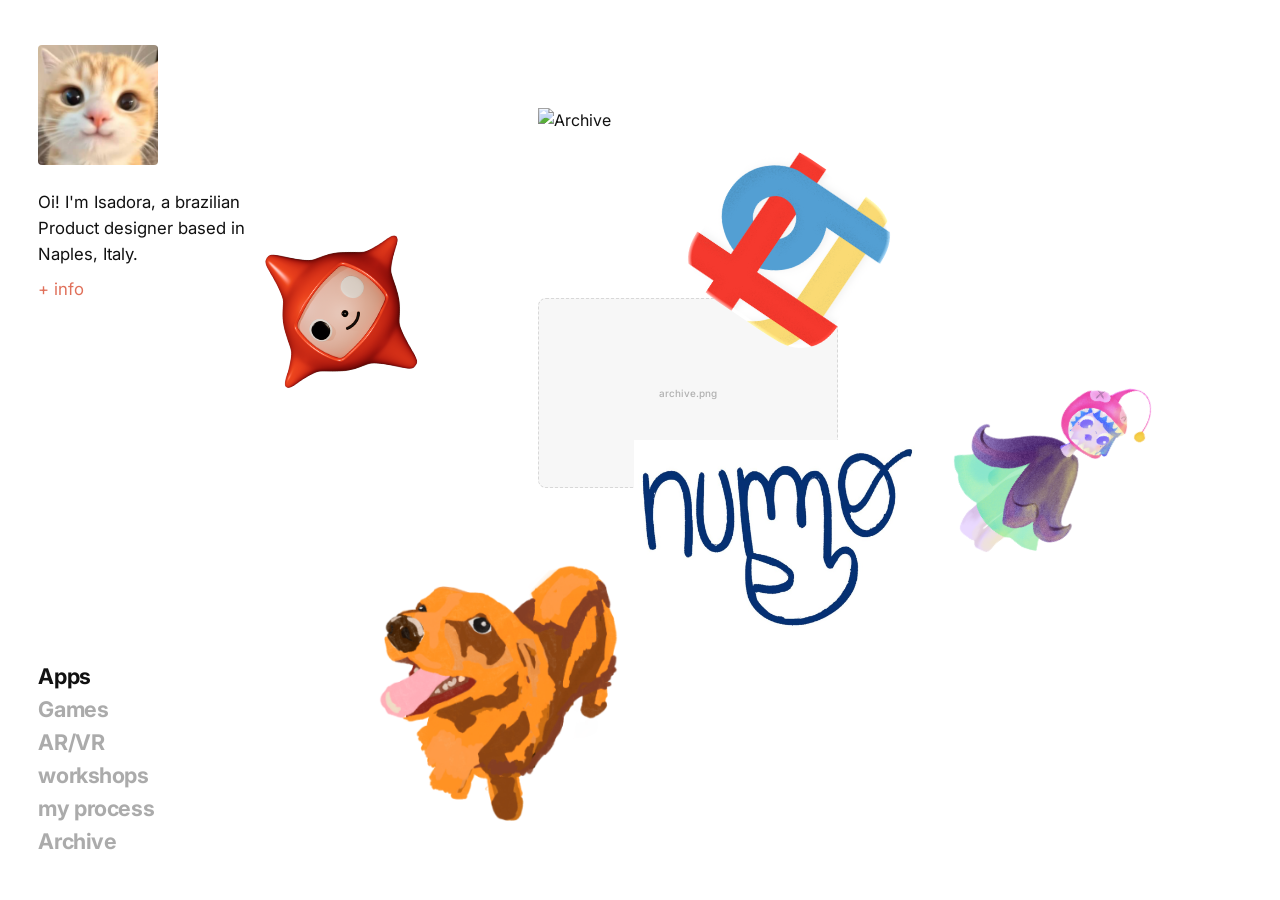
==== index.html @ 3fcb3fec "Add files via upload" ====
<!DOCTYPE html>
<html lang="en">
<head>
  <meta charset="UTF-8" />
  <meta name="viewport" content="width=device-width, initial-scale=1.0" />
  <title>Isadora Brendler — Product Designer</title>
  <meta name="description" content="Isadora Brendler — Brazilian Product Designer based in Naples, Italy." />
  <link rel="preconnect" href="https://fonts.googleapis.com" />
  <link rel="preconnect" href="https://fonts.gstatic.com" crossorigin />
  <link href="https://fonts.googleapis.com/css2?family=Inter:wght@400;600;700&display=swap" rel="stylesheet" />
  <link rel="stylesheet" href="style.css" />
</head>
<body>

  <div class="canvas" id="canvas" aria-label="Draggable portfolio items">

    <div class="draggable draggable--archive" data-id="archive" data-category="archive" data-href="projects.html?id=archive" style="left: 42%; top: 12%;">
      <img src="images/archive.png" alt="Archive" class="draggable__img" onerror="this.hidden=true" />
      <div class="draggable__placeholder"><span>archive.png</span></div>
      <div class="project-note project-note--torn">
        <p class="project-note__title">Archive</p>
        <p class="project-note__text">Links to my behance</p>
      </div>
    </div>

    <div class="draggable draggable--daru" data-id="daru" data-category="apps" data-href="projects.html?id=daru" style="left: 18%; top: 22%;">
      <img src="images/daru.png" alt="Daru" class="draggable__img" onerror="this.hidden=true" />
      <div class="draggable__placeholder"><span>daru.png</span></div>
      <div class="project-note project-note--torn">
        <p class="project-note__title">Daru</p>
        <p class="project-note__text">Keep your dreams close — a digital keychain that reminds you of your goals.</p>
      </div>
    </div>

    <div class="draggable draggable--bilou" data-id="bilou" data-category="games" data-href="projects.html?id=bilou" style="left: 72%; top: 28%;">
      <img src="images/bilou.png" alt="bilou" class="draggable__img" onerror="this.hidden=true" />
      <div class="draggable__placeholder"><span>bilou.png</span></div>
      <div class="project-note project-note--torn">
        <p class="project-note__title">bilou</p>
        <p class="project-note__text">A story driven game. Collect hats and receive new superpowers. Developed with Unity.</p>
      </div>
    </div>

    <div class="draggable draggable--talq" data-id="talq" data-category="apps" data-href="projects.html?id=talq" style="left: 55%; top: 18%;">
      <img src="images/talq.png" alt="Talq+" class="draggable__img" onerror="this.hidden=true" />
      <div class="draggable__placeholder"><span>talq.png</span></div>
      <div class="project-note project-note--torn">
        <p class="project-note__title">Talq+</p>
        <p class="project-note__text">Accessibility board for speech therapy.</p>
      </div>
    </div>

    <div class="draggable draggable--home" data-id="home" data-category="arvr" data-href="projects.html?id=home" style="left: 28%; top: 62%;">
      <img src="images/home.png" alt="home" class="draggable__img" onerror="this.hidden=true" />
      <div class="draggable__placeholder"><span>home.png</span></div>
      <div class="project-note project-note--torn">
        <p class="project-note__title">home</p>
        <p class="project-note__text">A Brazilian AR Experience created with Swift. Assets drawn with Procreate in Reality Composer.</p>
      </div>
    </div>

    <div class="draggable draggable--numo" data-id="numo" data-category="games" data-href="projects.html?id=numo" style="left: 48%; top: 48%;">
      <img src="images/numo.png" alt="Numo" class="draggable__img" onerror="this.hidden=true" />
      <div class="draggable__placeholder"><span>numo.png</span></div>
      <div class="project-note project-note--torn">
        <p class="project-note__title">Numo</p>
        <p class="project-note__text">A game for kids learning how to count through stories!</p>
      </div>
    </div>

  </div>

  <aside class="sidebar">
    <div class="sidebar__photo">
      <img src="images/profile.png" alt="Isadora Brendler" class="sidebar__photo-img" />
    </div>

    <p class="sidebar__bio">
      Oi! I'm Isadora, a brazilian Product designer based in Naples, Italy.
    </p>

    <button type="button" class="sidebar__more" id="info-toggle" aria-expanded="false">+ info</button>

    <div class="sidebar__extra" id="info-panel" hidden>
      <p class="sidebar__extra-text">
        I craft playful, human-centered digital experiences — from mobile apps to AR experiments and workshops.
      </p>
      <p class="sidebar__extra-line">
        <a href="mailto:brendlerisadora@gmail.com">brendlerisadora@gmail.com</a>
        <button type="button" class="copy-btn" id="copy-email" aria-label="Copy email">copy</button>
      </p>
      <p class="sidebar__extra-line">Portuguese · English · Italian · Spanish</p>
      <p class="sidebar__extra-line">
        <a href="#" class="sidebar__link-accent">LinkedIn →</a>
      </p>
    </div>

    <nav class="sidebar__nav" aria-label="Portfolio sections">
      <a href="#" class="nav__link is-active" data-filter="apps">Apps</a>
      <a href="#" class="nav__link" data-filter="games">Games</a>
      <a href="#" class="nav__link" data-filter="arvr">AR/VR</a>
      <a href="#" class="nav__link" data-filter="workshops">workshops</a>
      <a href="#" class="nav__link" data-filter="process">my process</a>
      <a href="#" class="nav__link" data-filter="archive">Archive</a>
    </nav>
  </aside>

  <p class="copy-toast" id="copy-toast" role="status" aria-live="polite">Email copied!</p>

  <script src="main.js"></script>
</body>
</html>
---- style.css ----
/* Isadora portfolio — full-screen canvas, fixed UI overlay */

*,
*::before,
*::after {
  box-sizing: border-box;
  margin: 0;
  padding: 0;
}

:root {
  --bg: #ffffff;
  --text: #111111;
  --text-muted: #444444;
  --coral: #e0705a;
  --logo-blue: #1e3a6e;
  --border: #eeeeee;
  --sans: "Inter", system-ui, -apple-system, sans-serif;
  --sidebar-w: clamp(260px, 28vw, 340px);
  --cursor-flipflop: url("images/flipflop-cursor-40.png") 20 26, auto;
}

html,
body {
  height: 100%;
  overflow: hidden;
}

body {
  background: var(--bg);
  color: var(--text);
  font-family: var(--sans);
  font-size: 1rem;
  line-height: 1.5;
  -webkit-font-smoothing: antialiased;
  cursor: var(--cursor-flipflop);
}

a,
button,
.draggable,
.nav__link,
.copy-btn,
.sidebar__more {
  cursor: var(--cursor-flipflop);
}

a {
  color: inherit;
}

button {
  font-family: inherit;
}

::selection {
  background: transparent;
  color: inherit;
}

::-moz-selection {
  background: transparent;
  color: inherit;
}

/* ===== FULL-SCREEN CANVAS ===== */
.canvas {
  position: fixed;
  inset: 0;
  z-index: 1;
  overflow: hidden;
}

/* ===== FIXED UI (no panel — text & photo float over canvas) ===== */
.sidebar {
  position: fixed;
  top: 0;
  left: 0;
  bottom: 0;
  width: var(--sidebar-w);
  z-index: 10;
  padding: clamp(36px, 5vh, 56px) clamp(28px, 3vw, 44px);
  display: flex;
  flex-direction: column;
  background: none;
  overflow-y: auto;
  pointer-events: none;
}

.sidebar a,
.sidebar button {
  pointer-events: auto;
}

.sidebar__photo {
  width: 120px;
  height: 120px;
  margin-bottom: 24px;
  border-radius: 4px;
  overflow: hidden;
  flex-shrink: 0;
}

.sidebar__photo-img {
  width: 100%;
  height: 100%;
  object-fit: cover;
  display: block;
}

.sidebar__bio {
  font-size: 1.05rem;
  font-weight: 400;
  line-height: 1.55;
  color: var(--text);
  max-width: 280px;
  margin-bottom: 12px;
}

.sidebar__more {
  display: inline-block;
  background: none;
  border: none;
  padding: 0;
  font-size: 1.05rem;
  font-weight: 400;
  color: var(--coral);
  margin-bottom: 48px;
  text-align: left;
  transition: opacity 0.2s;
}

.sidebar__more:hover {
  opacity: 0.75;
}

.sidebar__extra {
  margin-top: -32px;
  margin-bottom: 40px;
  padding-bottom: 8px;
}

.sidebar__extra[hidden] {
  display: none;
}

.sidebar__extra-text {
  font-size: 0.9rem;
  color: var(--text-muted);
  line-height: 1.55;
  margin-bottom: 16px;
  max-width: 280px;
}

.sidebar__extra-line {
  font-size: 0.85rem;
  color: var(--text-muted);
  margin-bottom: 8px;
  display: flex;
  align-items: center;
  gap: 8px;
  flex-wrap: wrap;
}

.sidebar__extra-line a {
  color: var(--text);
  text-decoration: underline;
  text-underline-offset: 3px;
}

.sidebar__link-accent {
  color: var(--coral) !important;
  text-decoration: none !important;
  font-weight: 600;
}

.copy-btn {
  font-size: 0.7rem;
  padding: 2px 8px;
  border: 1px solid var(--border);
  border-radius: 4px;
  background: #fafafa;
  color: var(--text-muted);
}

.copy-btn:hover {
  background: #f0f0f0;
}

.sidebar__nav {
  display: flex;
  flex-direction: column;
  gap: 6px;
  margin-top: auto;
}

.nav__link {
  font-size: 1.35rem;
  font-weight: 700;
  color: var(--text);
  text-decoration: none;
  letter-spacing: -0.02em;
  line-height: 1.25;
  transition: color 0.2s, opacity 0.2s;
}

.nav__link:hover,
.nav__link.is-active {
  color: var(--text);
}

.nav__link:not(.is-active) {
  opacity: 0.35;
}

.nav__link:hover {
  opacity: 1;
}

/* ===== DRAGGABLES ===== */
.draggable {
  position: absolute;
  touch-action: none;
  z-index: 2;
  transform: rotate(var(--rotate, 0deg));
  transition: opacity 0.35s ease, box-shadow 0.2s, transform 0.45s ease, left 0.45s ease, top 0.45s ease;
}

.draggable.is-dragging {
  z-index: 1000;
  box-shadow: 0 16px 48px rgba(0, 0, 0, 0.12);
  transition: opacity 0.35s ease, box-shadow 0.2s;
}

.draggable.is-dragging .project-note {
  opacity: 0 !important;
  visibility: hidden;
}

.draggable.is-dimmed {
  opacity: 0.12;
  pointer-events: none;
}

.draggable__img {
  display: block;
  width: 100%;
  height: 100%;
  object-fit: contain;
  pointer-events: none;
  user-select: none;
  -webkit-user-drag: none;
}

.draggable__img:not([hidden]) + .draggable__placeholder {
  display: none;
}

.draggable__placeholder {
  display: flex;
  align-items: center;
  justify-content: center;
  width: 100%;
  height: 100%;
  background: #f7f7f7;
  border: 1px dashed #d8d8d8;
  border-radius: 6px;
  color: #b0b0b0;
  font-size: 0.62rem;
  font-weight: 500;
  text-align: center;
  padding: 10px;
  pointer-events: none;
}

/* Sizes — each project has its own scale */
.draggable--archive {
  width: 300px;
  height: 190px;
}

.draggable--daru {
  width: 220px;
  height: 220px;
}

.draggable--bilou {
  width: 250px;
  height: 420px;
}

.draggable--talq {
  width: 170px;
  height: 170px;
}

.draggable--home {
  width: 280px;
  height: 280px;
}

.draggable--numo {
  width: 320px;
  height: 210px;
}

.draggable--archive .draggable__placeholder,
.draggable--daru .draggable__placeholder,
.draggable--bilou .draggable__placeholder,
.draggable--talq .draggable__placeholder,
.draggable--home .draggable__placeholder {
  border-radius: 8px;
}

.draggable--numo .draggable__img {
  object-fit: contain;
  padding: 8px;
}

.draggable--numo .draggable__placeholder {
  background: #f0f4fa;
  border-color: #1e3a6e;
  color: #1e3a6e;
}

/* ===== PROJECT NOTES ===== */
.project-note {
  position: absolute;
  pointer-events: none;
  opacity: 0;
  visibility: hidden;
  z-index: 20;
  max-width: 200px;
  transition: opacity 0.28s ease, transform 0.28s ease, visibility 0.28s;
}

.draggable:hover:not(.is-dragging) .project-note {
  opacity: 1;
  visibility: visible;
}

.project-note__title {
  font-family: var(--sans);
  font-size: 0.65rem;
  font-weight: 700;
  letter-spacing: 0.03em;
  text-transform: uppercase;
  margin-bottom: 5px;
}

.project-note__text {
  font-family: var(--sans);
  font-size: 0.75rem;
  line-height: 1.45;
  color: #333;
  font-weight: 400;
}

.project-note--torn {
  top: -4px;
  right: -10px;
  padding: 14px 16px 12px 12px;
  background: #fffef8;
  box-shadow: 2px 4px 14px rgba(0, 0, 0, 0.08);
  clip-path: polygon(0% 0%, 100% 0%, 100% 72%, 78% 100%, 0% 100%);
  transform: rotate(3deg) scale(0.92);
  border: 1px solid rgba(0, 0, 0, 0.05);
}

.draggable:hover:not(.is-dragging) .project-note--torn {
  transform: rotate(1deg) scale(1);
}

/* Toast */
.copy-toast {
  position: fixed;
  bottom: 24px;
  left: 50%;
  transform: translateX(-50%) translateY(20px);
  background: var(--text);
  color: #fff;
  font-size: 0.75rem;
  padding: 8px 16px;
  border-radius: 8px;
  opacity: 0;
  pointer-events: none;
  transition: opacity 0.25s, transform 0.25s;
  z-index: 2000;
}

.copy-toast.is-visible {
  opacity: 1;
  transform: translateX(-50%) translateY(0);
}

/* ===== MOBILE ===== */
@media (max-width: 768px) {
  html,
  body {
    overflow: auto;
    height: auto;
  }

  body {
    display: flex;
    flex-direction: column;
  }

  .sidebar {
    position: relative;
    order: -1;
    width: 100%;
    pointer-events: none;
  }

  .canvas {
    position: relative;
    flex: 1;
    width: 100%;
    min-height: 60vh;
    inset: auto;
    overflow: visible;
  }

  .sidebar__nav {
    margin-top: 32px;
    flex-direction: row;
    flex-wrap: wrap;
    gap: 12px 20px;
  }

  .nav__link {
    font-size: 1rem;
  }

  .draggable {
    scale: 0.82;
  }
}

@media (prefers-reduced-motion: reduce) {
  .draggable,
  .project-note {
    transition: none !important;
  }
}
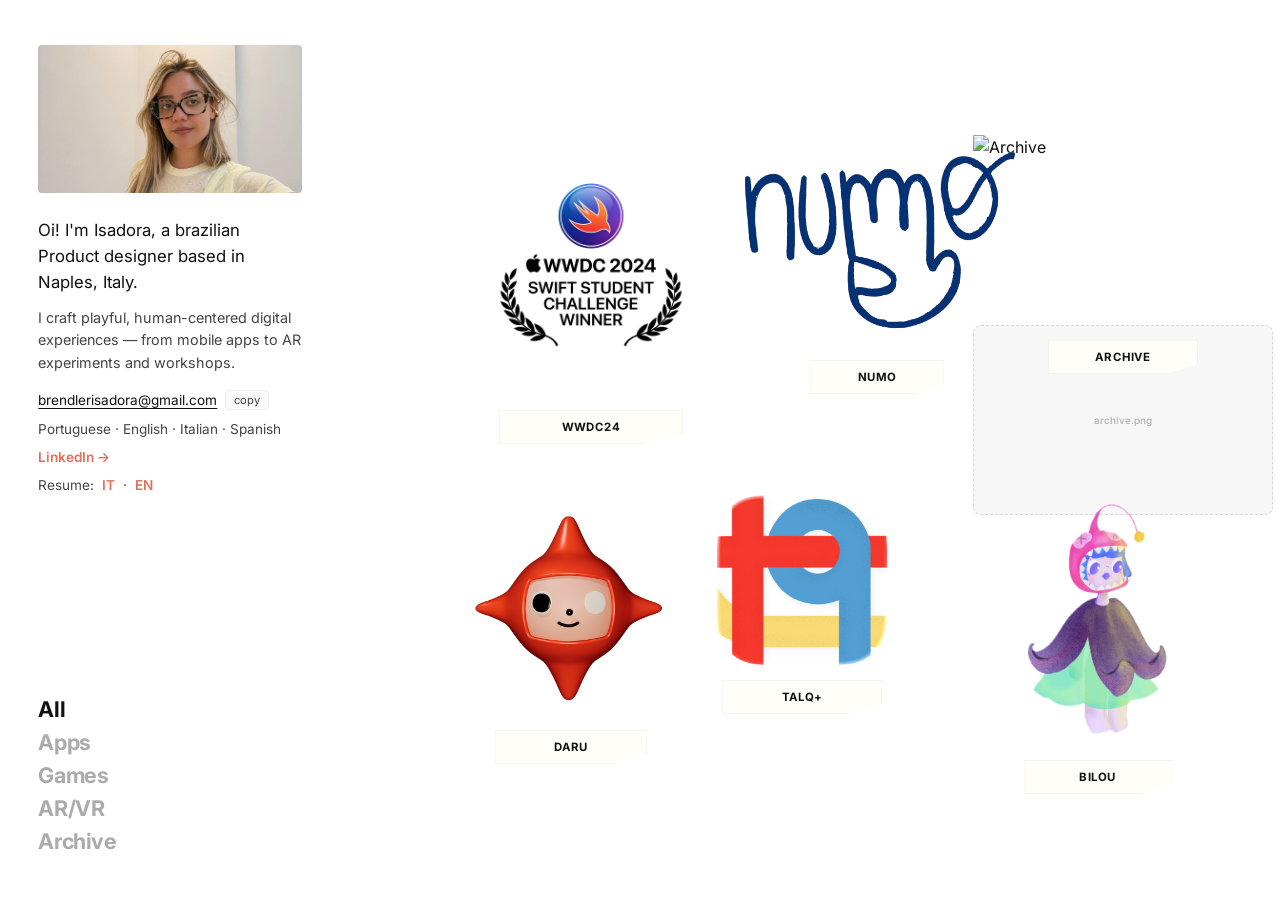
==== commit 054d5b81: "Add files via upload" ====
--- a/index.html
+++ b/index.html
@@ -7,64 +7,64 @@
   <meta name="description" content="Isadora Brendler — Brazilian Product Designer based in Naples, Italy." />
   <link rel="preconnect" href="https://fonts.googleapis.com" />
   <link rel="preconnect" href="https://fonts.gstatic.com" crossorigin />
-  <link href="https://fonts.googleapis.com/css2?family=Inter:wght@400;600;700&display=swap" rel="stylesheet" />
-  <link rel="stylesheet" href="style.css" />
+  <link href="https://fonts.googleapis.com/css2?family=Inter:wght@400;600;700&family=Caveat:wght@700&display=swap" rel="stylesheet" />
+  <link rel="stylesheet" href="style.css?v=6" />
 </head>
 <body>
 
   <div class="canvas" id="canvas" aria-label="Draggable portfolio items">
 
-    <div class="draggable draggable--archive" data-id="archive" data-category="archive" data-href="projects.html?id=archive" style="left: 42%; top: 12%;">
-      <img src="images/archive.png" alt="Archive" class="draggable__img" onerror="this.hidden=true" />
+    <div class="draggable draggable--archive" data-id="archive" data-category="archive" data-href="https://www.behance.net/isadorabrendler" style="left: 76%; top: 15%;">
+      <img src="images/archive.png?v=2" alt="Archive" class="draggable__img" onerror="this.hidden=true" />
       <div class="draggable__placeholder"><span>archive.png</span></div>
       <div class="project-note project-note--torn">
         <p class="project-note__title">Archive</p>
-        <p class="project-note__text">Links to my behance</p>
+        <p class="project-note__desc">Behance design portfolio</p>
       </div>
     </div>
 
-    <div class="draggable draggable--daru" data-id="daru" data-category="apps" data-href="projects.html?id=daru" style="left: 18%; top: 22%;">
-      <img src="images/daru.png" alt="Daru" class="draggable__img" onerror="this.hidden=true" />
+    <div class="draggable draggable--daru" data-id="daru" data-category="apps" data-href="projects.html?id=daru" style="left: 36%; top: 55%;">
+      <img src="images/daru.png?v=2" alt="Daru" class="draggable__img" onerror="this.hidden=true" />
       <div class="draggable__placeholder"><span>daru.png</span></div>
       <div class="project-note project-note--torn">
         <p class="project-note__title">Daru</p>
-        <p class="project-note__text">Keep your dreams close — a digital keychain that reminds you of your goals.</p>
+        <p class="project-note__desc">3D digital keychain game</p>
       </div>
     </div>
 
-    <div class="draggable draggable--bilou" data-id="bilou" data-category="games" data-href="projects.html?id=bilou" style="left: 72%; top: 28%;">
-      <img src="images/bilou.png" alt="bilou" class="draggable__img" onerror="this.hidden=true" />
+    <div class="draggable draggable--bilou" data-id="bilou" data-category="games" data-href="projects.html?id=bilou" style="left: 76%; top: 55%;">
+      <img src="images/bilou.png?v=2" alt="bilou" class="draggable__img" onerror="this.hidden=true" />
       <div class="draggable__placeholder"><span>bilou.png</span></div>
       <div class="project-note project-note--torn">
         <p class="project-note__title">bilou</p>
-        <p class="project-note__text">A story driven game. Collect hats and receive new superpowers. Developed with Unity.</p>
+        <p class="project-note__desc">Story-driven Unity game</p>
       </div>
     </div>
 
-    <div class="draggable draggable--talq" data-id="talq" data-category="apps" data-href="projects.html?id=talq" style="left: 55%; top: 18%;">
-      <img src="images/talq.png" alt="Talq+" class="draggable__img" onerror="this.hidden=true" />
+    <div class="draggable draggable--talq" data-id="talq" data-category="apps" data-href="projects.html?id=talq" style="left: 56%; top: 55%;">
+      <img src="images/talq.png?v=2" alt="Talq+" class="draggable__img" onerror="this.hidden=true" />
       <div class="draggable__placeholder"><span>talq.png</span></div>
       <div class="project-note project-note--torn">
         <p class="project-note__title">Talq+</p>
-        <p class="project-note__text">Accessibility board for speech therapy.</p>
+        <p class="project-note__desc">Speech accessibility board</p>
       </div>
     </div>
 
-    <div class="draggable draggable--home" data-id="home" data-category="arvr" data-href="projects.html?id=home" style="left: 28%; top: 62%;">
-      <img src="images/home.png" alt="home" class="draggable__img" onerror="this.hidden=true" />
-      <div class="draggable__placeholder"><span>home.png</span></div>
+    <div class="draggable draggable--wwdc24" data-id="wwdc24" data-category="apps arvr" data-href="projects.html?id=wwdc24" style="left: 36%; top: 15%;">
+      <img src="images/wwdc24.png?v=2" alt="WWDC24" class="draggable__img" onerror="this.hidden=true" />
+      <div class="draggable__placeholder"><span>wwdc24.png</span></div>
       <div class="project-note project-note--torn">
-        <p class="project-note__title">home</p>
-        <p class="project-note__text">A Brazilian AR Experience created with Swift. Assets drawn with Procreate in Reality Composer.</p>
+        <p class="project-note__title">WWDC24</p>
+        <p class="project-note__desc">Swift Student Challenge Winner</p>
       </div>
     </div>
 
-    <div class="draggable draggable--numo" data-id="numo" data-category="games" data-href="projects.html?id=numo" style="left: 48%; top: 48%;">
-      <img src="images/numo.png" alt="Numo" class="draggable__img" onerror="this.hidden=true" />
+    <div class="draggable draggable--numo" data-id="numo" data-category="games" data-href="projects.html?id=numo" style="left: 56%; top: 15%;">
+      <img src="images/numo.png?v=2" alt="Numo" class="draggable__img" onerror="this.hidden=true" />
       <div class="draggable__placeholder"><span>numo.png</span></div>
       <div class="project-note project-note--torn">
         <p class="project-note__title">Numo</p>
-        <p class="project-note__text">A game for kids learning how to count through stories!</p>
+        <p class="project-note__desc">Dyscalculia math app</p>
       </div>
     </div>
 
@@ -72,16 +72,14 @@
 
   <aside class="sidebar">
     <div class="sidebar__photo">
-      <img src="images/profile.png" alt="Isadora Brendler" class="sidebar__photo-img" />
+      <img src="images/profile.png?v=2" alt="Isadora Brendler" class="sidebar__photo-img" />
     </div>
 
     <p class="sidebar__bio">
       Oi! I'm Isadora, a brazilian Product designer based in Naples, Italy.
     </p>
 
-    <button type="button" class="sidebar__more" id="info-toggle" aria-expanded="false">+ info</button>
-
-    <div class="sidebar__extra" id="info-panel" hidden>
+    <div class="sidebar__extra" id="info-panel">
       <p class="sidebar__extra-text">
         I craft playful, human-centered digital experiences — from mobile apps to AR experiments and workshops.
       </p>
@@ -91,22 +89,26 @@
       </p>
       <p class="sidebar__extra-line">Portuguese · English · Italian · Spanish</p>
       <p class="sidebar__extra-line">
-        <a href="#" class="sidebar__link-accent">LinkedIn →</a>
+        <a href="https://www.linkedin.com/in/isadora-brendler/" target="_blank" rel="noopener noreferrer" class="sidebar__link-accent">LinkedIn →</a>
+      </p>
+      <p class="sidebar__extra-line">
+        Resume: 
+        <a href="resume_it.pdf" download="Isadora_Brendler_Resume_IT.pdf" class="sidebar__link-accent">IT</a> · 
+        <a href="resume_en.pdf" download="Isadora_Brendler_Resume_EN.pdf" class="sidebar__link-accent">EN</a>
       </p>
     </div>
 
     <nav class="sidebar__nav" aria-label="Portfolio sections">
-      <a href="#" class="nav__link is-active" data-filter="apps">Apps</a>
+      <a href="#" class="nav__link is-active" data-filter="all">All</a>
+      <a href="#" class="nav__link" data-filter="apps">Apps</a>
       <a href="#" class="nav__link" data-filter="games">Games</a>
       <a href="#" class="nav__link" data-filter="arvr">AR/VR</a>
-      <a href="#" class="nav__link" data-filter="workshops">workshops</a>
-      <a href="#" class="nav__link" data-filter="process">my process</a>
       <a href="#" class="nav__link" data-filter="archive">Archive</a>
     </nav>
   </aside>
 
   <p class="copy-toast" id="copy-toast" role="status" aria-live="polite">Email copied!</p>
 
-  <script src="main.js"></script>
+  <script src="main.js?v=6"></script>
 </body>
 </html>
--- a/style.css
+++ b/style.css
@@ -93,8 +93,8 @@
 }
 
 .sidebar__photo {
-  width: 120px;
-  height: 120px;
+  width: 100%;
+  aspect-ratio: 16 / 9;
   margin-bottom: 24px;
   border-radius: 4px;
   overflow: hidden;
@@ -135,7 +135,6 @@
 }
 
 .sidebar__extra {
-  margin-top: -32px;
   margin-bottom: 40px;
   padding-bottom: 8px;
 }
@@ -286,7 +285,7 @@
 
 .draggable--bilou {
   width: 250px;
-  height: 420px;
+  height: 250px;
 }
 
 .draggable--talq {
@@ -294,27 +293,34 @@
   height: 170px;
 }
 
-.draggable--home {
-  width: 280px;
-  height: 280px;
-}
-
 .draggable--numo {
   width: 320px;
   height: 210px;
+}
+
+.draggable--wwdc24 {
+  width: 260px;
+  height: 260px;
 }
 
 .draggable--archive .draggable__placeholder,
 .draggable--daru .draggable__placeholder,
 .draggable--bilou .draggable__placeholder,
 .draggable--talq .draggable__placeholder,
-.draggable--home .draggable__placeholder {
+.draggable--wwdc24 .draggable__placeholder {
   border-radius: 8px;
 }
 
 .draggable--numo .draggable__img {
   object-fit: contain;
   padding: 8px;
+  background: transparent;
+}
+
+.draggable--wwdc24 .draggable__img {
+  object-fit: contain;
+  padding: 8px;
+  background: transparent;
 }
 
 .draggable--numo .draggable__placeholder {
@@ -323,52 +329,62 @@
   color: #1e3a6e;
 }
 
-/* ===== PROJECT NOTES ===== */
+/* ===== PROJECT NOTES (LABELS BELOW IMAGES) ===== */
 .project-note {
   position: absolute;
   pointer-events: none;
-  opacity: 0;
-  visibility: hidden;
+  opacity: 1;
+  visibility: visible;
   z-index: 20;
   max-width: 200px;
-  transition: opacity 0.28s ease, transform 0.28s ease, visibility 0.28s;
-}
-
-.draggable:hover:not(.is-dragging) .project-note {
-  opacity: 1;
-  visibility: visible;
 }
 
 .project-note__title {
   font-family: var(--sans);
+  font-size: 0.75rem;
+  font-weight: 700;
+  letter-spacing: 0.05em;
+  text-transform: uppercase;
+  color: var(--text);
+  margin: 0;
+  text-align: center;
+}
+
+.project-note--torn {
+  top: calc(100% + 14px);
+  left: 50%;
+  transform: translateX(-50%) rotate(calc(-1 * var(--rotate, 0deg))) scale(0.95);
+  padding: 8px 16px;
+  background: #fffef8;
+  box-shadow: 2px 4px 12px rgba(0, 0, 0, 0.06);
+  clip-path: polygon(0% 0%, 100% 0%, 100% 72%, 78% 100%, 0% 100%);
+  border: 1px solid rgba(0, 0, 0, 0.05);
+  white-space: nowrap;
+  transition: transform 0.22s ease, box-shadow 0.22s ease;
+}
+
+.project-note__desc {
+  font-family: var(--sans);
   font-size: 0.65rem;
-  font-weight: 700;
-  letter-spacing: 0.03em;
-  text-transform: uppercase;
-  margin-bottom: 5px;
-}
-
-.project-note__text {
-  font-family: var(--sans);
-  font-size: 0.75rem;
-  line-height: 1.45;
-  color: #333;
-  font-weight: 400;
-}
-
-.project-note--torn {
-  top: -4px;
-  right: -10px;
-  padding: 14px 16px 12px 12px;
-  background: #fffef8;
-  box-shadow: 2px 4px 14px rgba(0, 0, 0, 0.08);
-  clip-path: polygon(0% 0%, 100% 0%, 100% 72%, 78% 100%, 0% 100%);
-  transform: rotate(3deg) scale(0.92);
-  border: 1px solid rgba(0, 0, 0, 0.05);
+  color: var(--text-muted);
+  font-weight: 500;
+  text-align: center;
+  margin: 0;
+  max-height: 0;
+  opacity: 0;
+  overflow: hidden;
+  transition: opacity 0.22s ease, max-height 0.22s ease, margin-top 0.22s ease;
 }
 
 .draggable:hover:not(.is-dragging) .project-note--torn {
-  transform: rotate(1deg) scale(1);
+  transform: translateX(-50%) rotate(calc(-1 * var(--rotate, 0deg))) scale(1.05);
+  box-shadow: 4px 8px 16px rgba(0, 0, 0, 0.1);
+}
+
+.draggable:hover:not(.is-dragging) .project-note__desc {
+  max-height: 30px;
+  opacity: 1;
+  margin-top: 6px;
 }
 
 /* Toast */
@@ -444,3 +460,5 @@
     transition: none !important;
   }
 }
+
+
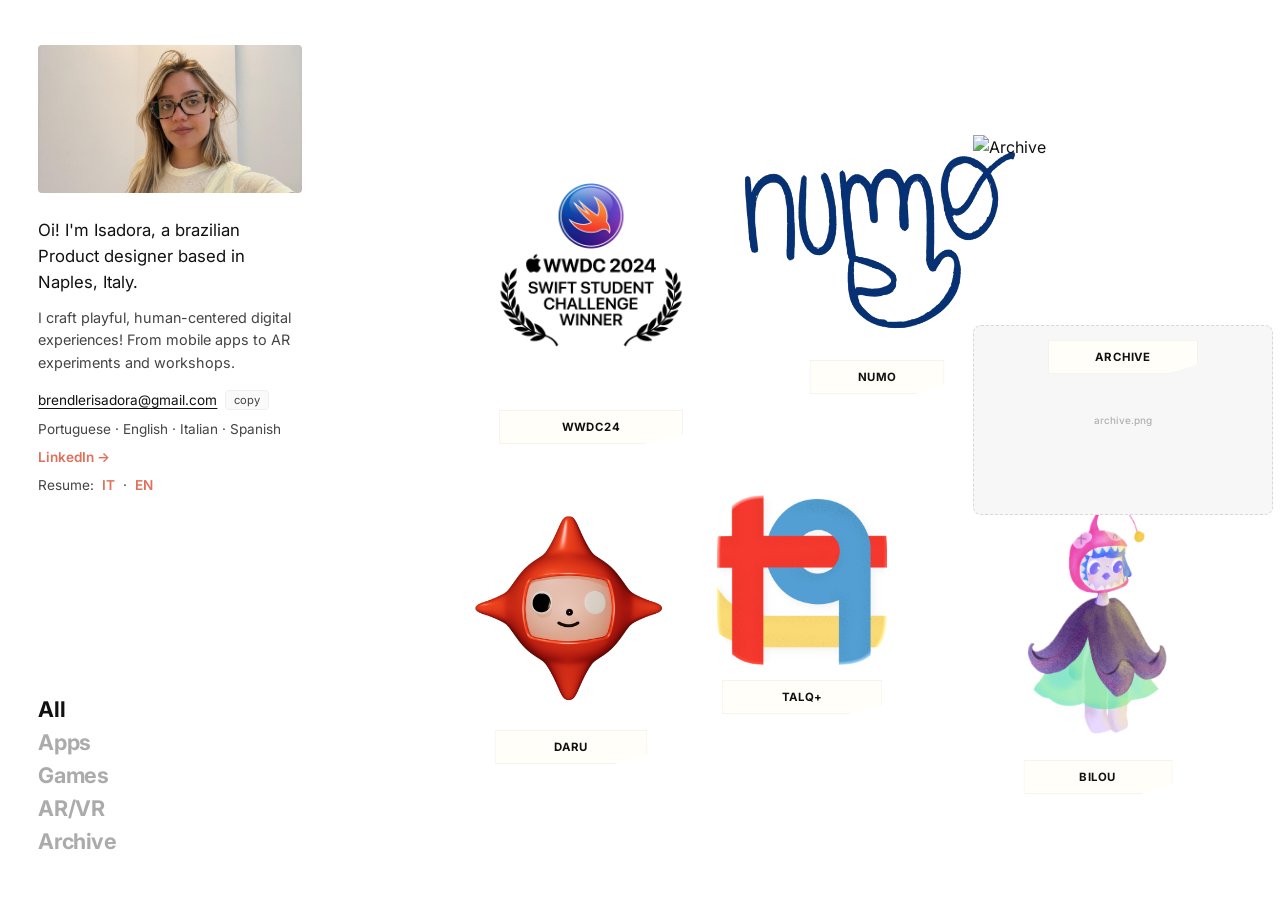
==== commit 346883e1: "Update index.html" ====
--- a/index.html
+++ b/index.html
@@ -14,12 +14,12 @@
 
   <div class="canvas" id="canvas" aria-label="Draggable portfolio items">
 
-    <div class="draggable draggable--archive" data-id="archive" data-category="archive" data-href="https://www.behance.net/isadorabrendler" style="left: 76%; top: 15%;">
-      <img src="images/archive.png?v=2" alt="Archive" class="draggable__img" onerror="this.hidden=true" />
-      <div class="draggable__placeholder"><span>archive.png</span></div>
+  <div class="draggable draggable--wwdc24" data-id="wwdc24" data-category="apps arvr" data-href="projects.html?id=wwdc24" style="left: 36%; top: 15%;">
+      <img src="images/wwdc24.png?v=2" alt="WWDC24" class="draggable__img" onerror="this.hidden=true" />
+      <div class="draggable__placeholder"><span>wwdc24.png</span></div>
       <div class="project-note project-note--torn">
-        <p class="project-note__title">Archive</p>
-        <p class="project-note__desc">Behance design portfolio</p>
+        <p class="project-note__title">WWDC24</p>
+        <p class="project-note__desc">Swift Student Challenge Winner</p>
       </div>
     </div>
 
@@ -50,14 +50,6 @@
       </div>
     </div>
 
-    <div class="draggable draggable--wwdc24" data-id="wwdc24" data-category="apps arvr" data-href="projects.html?id=wwdc24" style="left: 36%; top: 15%;">
-      <img src="images/wwdc24.png?v=2" alt="WWDC24" class="draggable__img" onerror="this.hidden=true" />
-      <div class="draggable__placeholder"><span>wwdc24.png</span></div>
-      <div class="project-note project-note--torn">
-        <p class="project-note__title">WWDC24</p>
-        <p class="project-note__desc">Swift Student Challenge Winner</p>
-      </div>
-    </div>
 
     <div class="draggable draggable--numo" data-id="numo" data-category="games" data-href="projects.html?id=numo" style="left: 56%; top: 15%;">
       <img src="images/numo.png?v=2" alt="Numo" class="draggable__img" onerror="this.hidden=true" />
@@ -65,6 +57,15 @@
       <div class="project-note project-note--torn">
         <p class="project-note__title">Numo</p>
         <p class="project-note__desc">Dyscalculia math app</p>
+      </div>
+    </div>
+
+      <div class="draggable draggable--archive" data-id="archive" data-category="archive" data-href="https://www.behance.net/isadorabrendler" style="left: 76%; top: 15%;">
+      <img src="images/archive.png?v=2" alt="Archive" class="draggable__img" onerror="this.hidden=true" />
+      <div class="draggable__placeholder"><span>archive.png</span></div>
+      <div class="project-note project-note--torn">
+        <p class="project-note__title">Archive</p>
+        <p class="project-note__desc">Behance design portfolio</p>
       </div>
     </div>
 
@@ -81,7 +82,7 @@
 
     <div class="sidebar__extra" id="info-panel">
       <p class="sidebar__extra-text">
-        I craft playful, human-centered digital experiences — from mobile apps to AR experiments and workshops.
+        I craft playful, human-centered digital experiences! From mobile apps to AR experiments and workshops.
       </p>
       <p class="sidebar__extra-line">
         <a href="mailto:brendlerisadora@gmail.com">brendlerisadora@gmail.com</a>
--- a/style.css
+++ b/style.css
@@ -1,4 +1,4 @@
-/* Isadora portfolio — full-screen canvas, fixed UI overlay */
+/* Isadora portfolio Ã¢â‚¬â€ full-screen canvas, fixed UI overlay */
 
 *,
 *::before,
@@ -71,7 +71,7 @@
   overflow: hidden;
 }
 
-/* ===== FIXED UI (no panel — text & photo float over canvas) ===== */
+/* ===== FIXED UI (no panel Ã¢â‚¬â€ text & photo float over canvas) ===== */
 .sidebar {
   position: fixed;
   top: 0;
@@ -272,7 +272,7 @@
   pointer-events: none;
 }
 
-/* Sizes — each project has its own scale */
+/* Sizes Ã¢â‚¬â€ each project has its own scale */
 .draggable--archive {
   width: 300px;
   height: 190px;
@@ -409,12 +409,12 @@
   transform: translateX(-50%) translateY(0);
 }
 
-/* ===== MOBILE ===== */
+/* ===== MOBILE Ã¢â‚¬â€ horizontal carousel ===== */
 @media (max-width: 768px) {
   html,
   body {
-    overflow: auto;
-    height: auto;
+    overflow: hidden;
+    height: 100%;
   }
 
   body {
@@ -426,32 +426,161 @@
     position: relative;
     order: -1;
     width: 100%;
+    flex-shrink: 0;
+    padding: clamp(24px, 4vh, 36px) clamp(20px, 5vw, 32px) 16px;
     pointer-events: none;
-  }
-
+    overflow-y: visible;
+  }
+
+  .sidebar a,
+  .sidebar button {
+    pointer-events: auto;
+  }
+
+  .sidebar__bio {
+    font-size: 0.95rem;
+    margin-bottom: 8px;
+  }
+
+  .sidebar__more {
+    margin-bottom: 16px;
+  }
+
+  .sidebar__extra {
+    margin-bottom: 12px;
+  }
+
+  .sidebar__nav {
+    margin-top: 16px;
+    flex-direction: row;
+    flex-wrap: wrap;
+    gap: 8px 16px;
+  }
+
+  .nav__link {
+    font-size: 0.95rem;
+  }
+
+  /* Canvas becomes the horizontal carousel track */
   .canvas {
     position: relative;
     flex: 1;
     width: 100%;
-    min-height: 60vh;
     inset: auto;
-    overflow: visible;
-  }
-
-  .sidebar__nav {
-    margin-top: 32px;
-    flex-direction: row;
-    flex-wrap: wrap;
-    gap: 12px 20px;
-  }
-
-  .nav__link {
-    font-size: 1rem;
-  }
-
+    overflow-x: scroll;
+    overflow-y: hidden;
+    scroll-snap-type: x mandatory;
+    -webkit-overflow-scrolling: touch;
+    scrollbar-width: none;
+    display: flex;
+    align-items: center;
+    gap: 0;
+    padding-bottom: 20px;
+  }
+
+  .canvas::-webkit-scrollbar {
+    display: none;
+  }
+
+  /* Each draggable becomes a full-width snap slide */
   .draggable {
-    scale: 0.82;
-  }
+    position: relative !important;
+    left: auto !important;
+    top: auto !important;
+    flex: 0 0 85vw;
+    width: 85vw !important;
+    height: auto !important;
+    min-height: 50vw;
+    transform: none !important;
+    scroll-snap-align: center;
+    display: flex;
+    flex-direction: column;
+    align-items: center;
+    justify-content: center;
+    padding: 16px;
+    margin: 0 7.5vw;
+    touch-action: pan-x;
+  }
+
+  /* First and last item get extra margin so they center properly */
+  .draggable:first-child {
+    margin-left: calc(7.5vw);
+    scroll-snap-align: center;
+  }
+
+  .draggable:last-child {
+    margin-right: calc(7.5vw);
+  }
+
+  .draggable__img {
+    width: auto;
+    max-width: 100%;
+    max-height: 44vw;
+    height: auto;
+    object-fit: contain;
+  }
+
+  /* Override individual sizes on mobile */
+  .draggable--archive,
+  .draggable--daru,
+  .draggable--bilou,
+  .draggable--talq,
+  .draggable--numo,
+  .draggable--wwdc24 {
+    width: 85vw !important;
+    height: auto !important;
+  }
+
+  .project-note {
+    position: relative;
+    top: auto;
+    left: auto;
+    transform: none !important;
+    margin-top: 16px;
+    max-width: 100%;
+    text-align: center;
+    clip-path: none;
+    box-shadow: none;
+    background: none;
+    border: none;
+    padding: 0;
+  }
+
+  .project-note__title {
+    font-size: 0.85rem;
+  }
+
+  .project-note__desc {
+    max-height: 30px;
+    opacity: 1;
+    margin-top: 4px;
+  }
+
+  /* Scroll hint dots */
+  .carousel-dots {
+    display: flex;
+    justify-content: center;
+    gap: 6px;
+    padding: 8px 0 12px;
+    flex-shrink: 0;
+  }
+
+  .carousel-dot {
+    width: 6px;
+    height: 6px;
+    border-radius: 50%;
+    background: var(--border);
+    transition: background 0.2s;
+  }
+
+  .carousel-dot.is-active {
+    background: var(--text);
+  }
+}
+
+/* Hide dots on desktop */
+.carousel-dots {
+  display: none;
 }
 
 @media (prefers-reduced-motion: reduce) {
@@ -460,5 +589,3 @@
     transition: none !important;
   }
 }
-
-
